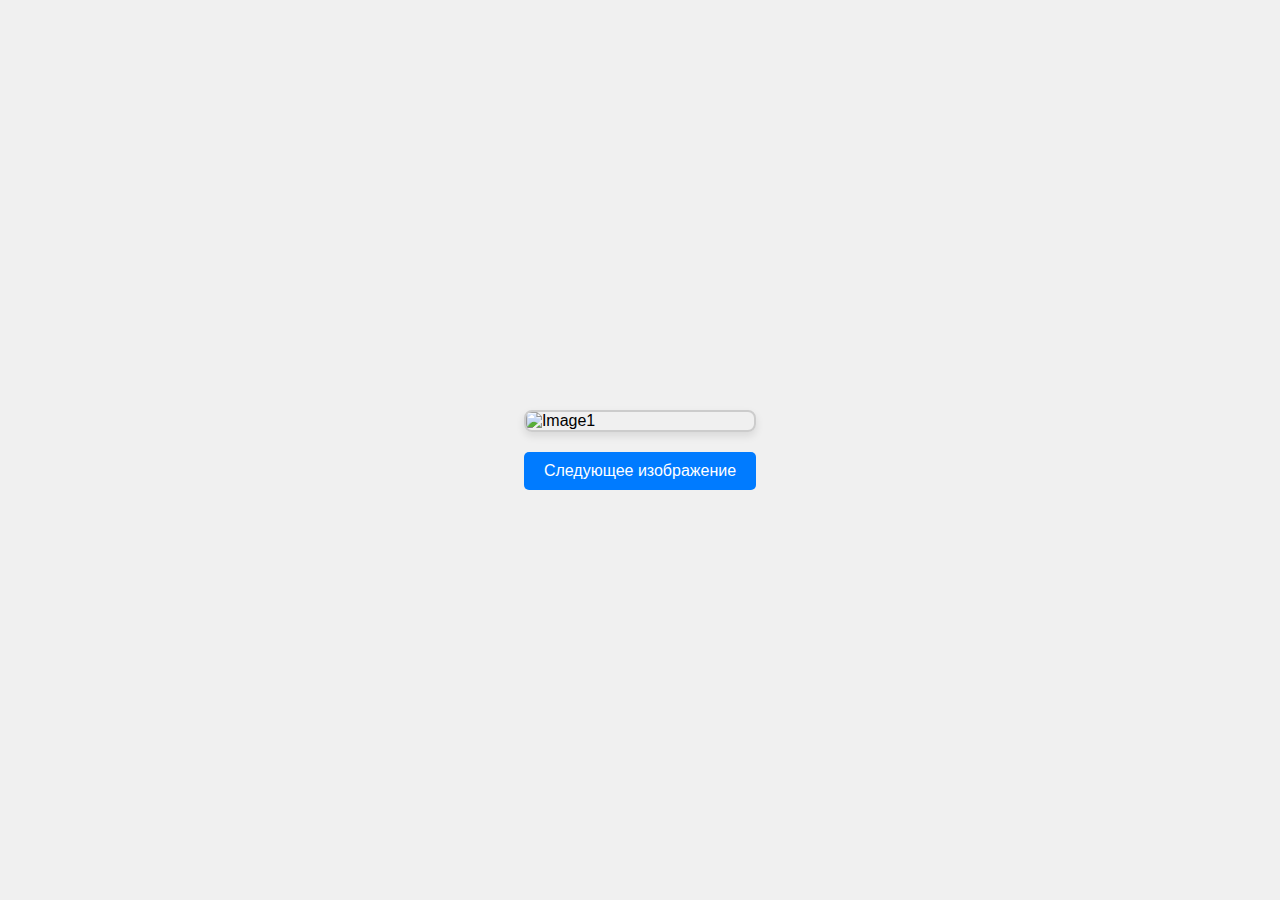
==== index.html @ ccd3f027 "Update index.html" ====
<!DOCTYPE html>
<html lang="ru">
<head>
    <meta charset="UTF-8">
    <meta name="viewport" content="width=device-width, initial-scale=1.0">
    <title>Тестовое задание</title>
    <link rel="stylesheet" href="css/styles.css">
</head>
<body>
    <main>
        <img class="slide active" src="https://raw.githubusercontent.com/tatianabojk/Testovoe.github.io/main/%D0%B2%D0%B2%D0%BE%D0%B4_%D0%BD%D0%BE%D0%BC%D0%B5%D1%80%D0%B0.png" alt="Image1">
        <img class="slide" src="https://raw.githubusercontent.com/tatianabojk/Testovoe.github.io/main/%D0%B7%D0%B0%D0%BF%D1%80%D0%B5%D1%82_%D0%BF%D0%B0%D1%80%D0%BA%D0%BE%D0%B2%D0%BA%D0%B8.png" alt="Image2">
        <button id="nextButton">Следующее изображение</button>
    </main>
    <script src="js/scripts.js"></script>
</body>
</html>
---- css/styles.css ----
body {
    font-family: Arial, sans-serif;
    margin: 0;
    padding: 0;
    display: flex;
    justify-content: center;
    align-items: center;
    height: 100vh;
    background-color: #f0f0f0;
    flex-direction: column;
}
.slide {
    max-width: 100%;
    height: auto;
    border: 2px solid #ccc;
    border-radius: 8px;
    box-shadow: 0 4px 8px rgba(0, 0, 0, 0.1);
    display: none;
}
.slide.active {
    display: block;
}
button {
    margin-top: 20px;
    padding: 10px 20px;
    font-size: 16px;
    cursor: pointer;
    background-color: #007BFF;
    color: white;
    border: none;
    border-radius: 5px;
}
button:hover {
    background-color: #0056b3;
}
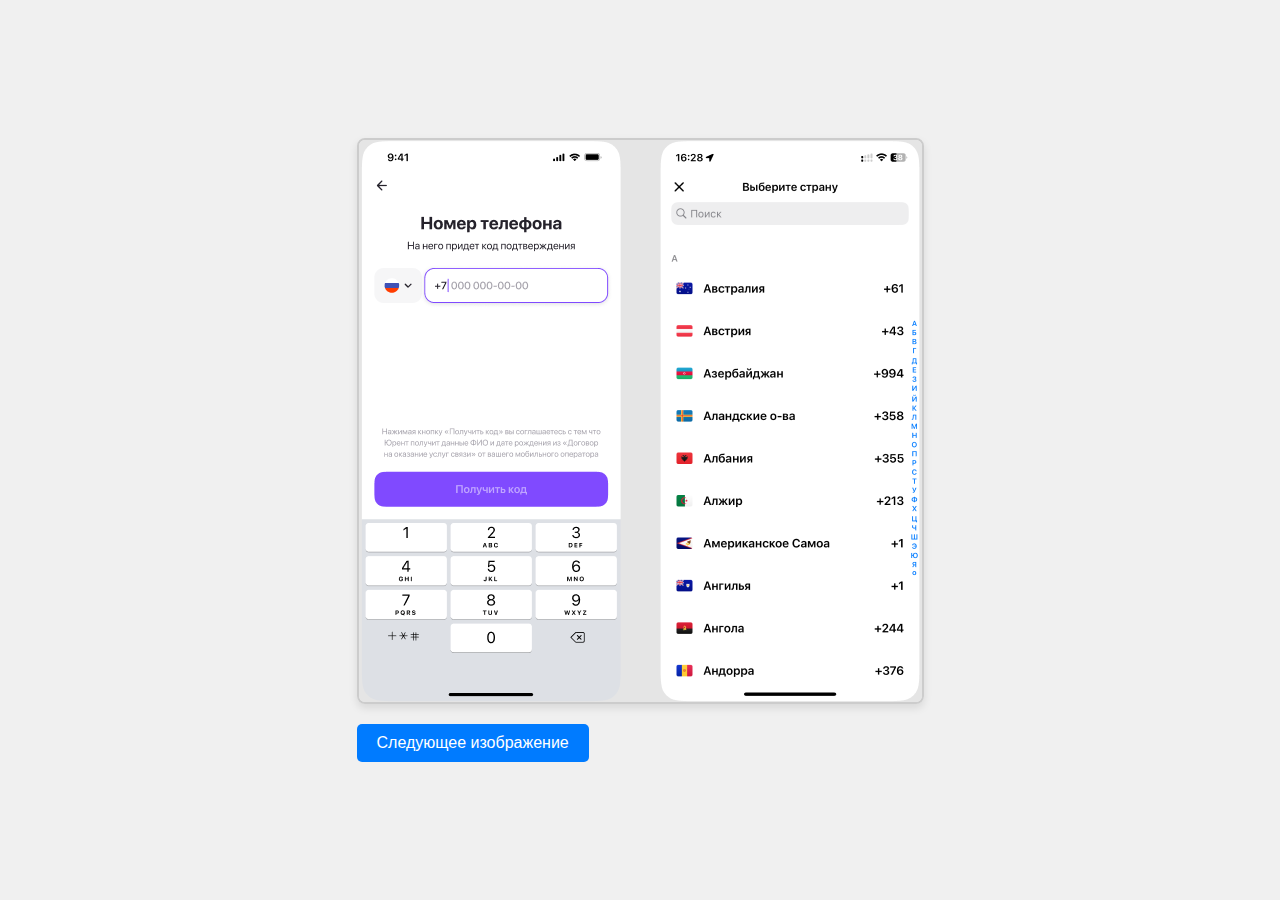
==== commit cd217e06: "Update index.html" ====
--- a/index.html
+++ b/index.html
@@ -8,8 +8,8 @@
 </head>
 <body>
     <main>
-        <img class="slide active" src="https://raw.githubusercontent.com/tatianabojk/Testovoe.github.io/main/%D0%B2%D0%B2%D0%BE%D0%B4_%D0%BD%D0%BE%D0%BC%D0%B5%D1%80%D0%B0.png" alt="Image1">
-        <img class="slide" src="https://raw.githubusercontent.com/tatianabojk/Testovoe.github.io/main/%D0%B7%D0%B0%D0%BF%D1%80%D0%B5%D1%82_%D0%BF%D0%B0%D1%80%D0%BA%D0%BE%D0%B2%D0%BA%D0%B8.png" alt="Image2">
+        <img class="slide active" src="images/1.png" alt="Image1">
+        <img class="slide" src="images/2.png" alt="Image2">
         <button id="nextButton">Следующее изображение</button>
     </main>
     <script src="js/scripts.js"></script>
